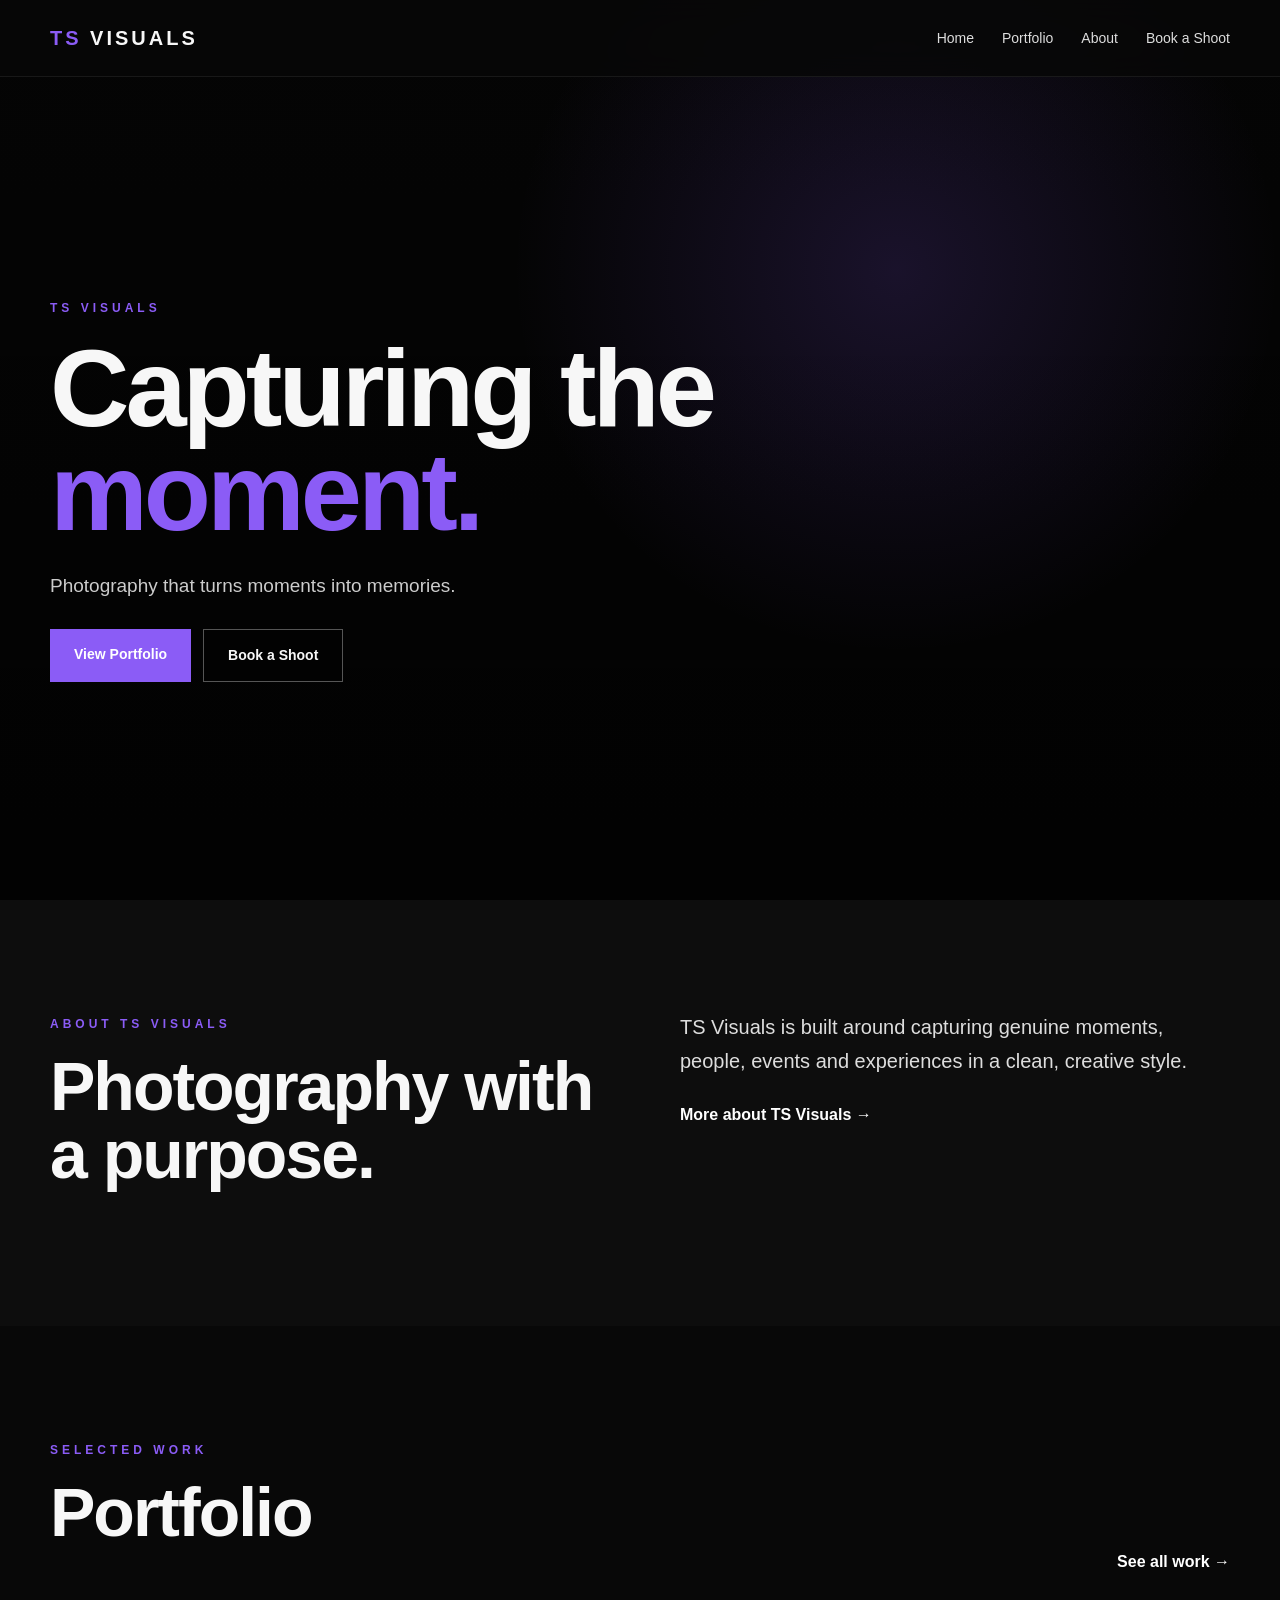
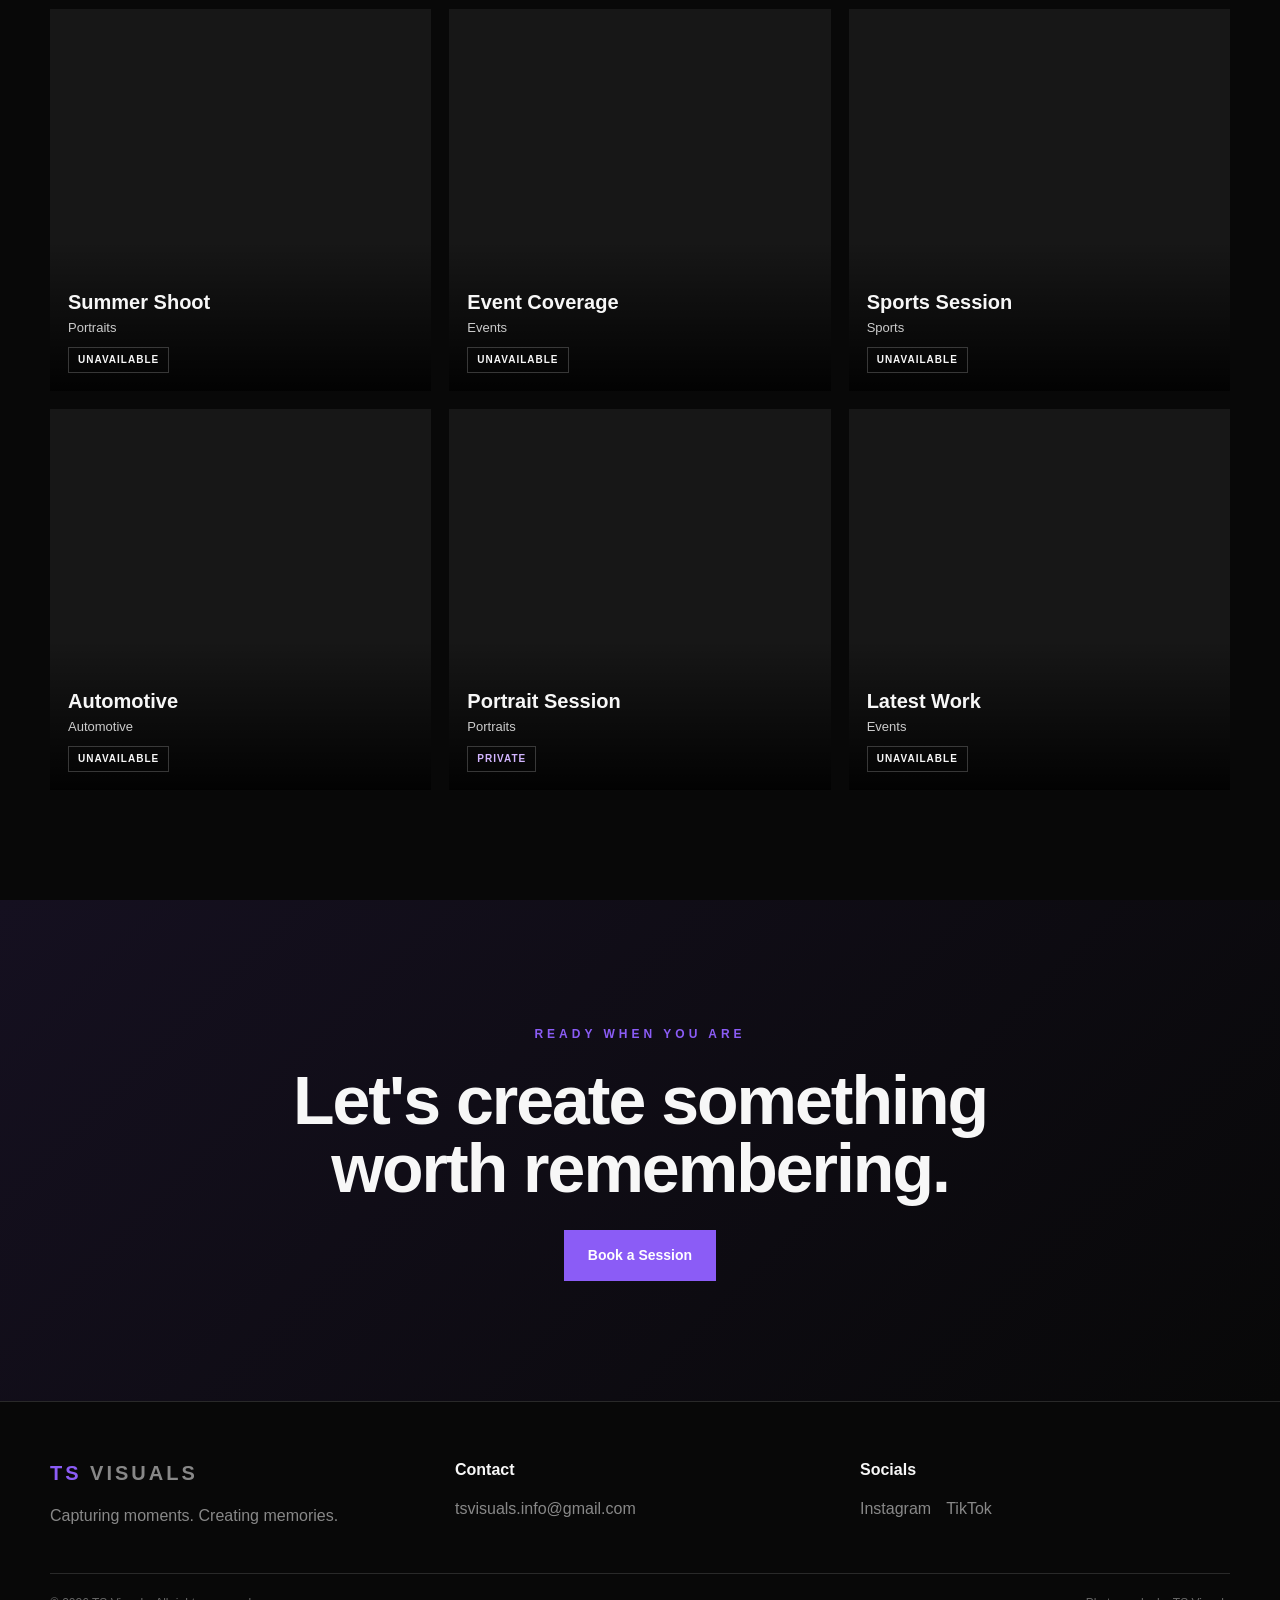
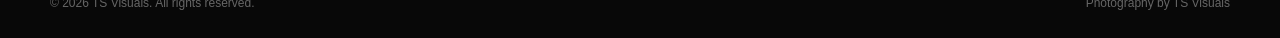
==== index.html @ be6a5b8e "Add files via upload" ====
<!DOCTYPE html>
<html lang="en">
<head>
  <meta charset="UTF-8">
  <meta name="viewport" content="width=device-width, initial-scale=1.0">
  <title>TS Visuals | Photography</title>
  <meta name="description" content="TS Visuals photography — capturing moments and creating memories.">
  <link rel="stylesheet" href="style.css">
</head>
<body>
  <div id="site-header"></div>

  <main>
    <section class="hero">
      <div class="hero-overlay"></div>
      <div class="hero-content container">
        <span class="eyebrow">TS VISUALS</span>
        <h1>Capturing the<br><span>moment.</span></h1>
        <p>Photography that turns moments into memories.</p>
        <div class="hero-actions">
          <a class="btn btn-primary" href="portfolio.html">View Portfolio</a>
          <a class="btn btn-ghost" href="book.html">Book a Shoot</a>
        </div>
      </div>
    </section>

    <section class="section intro">
      <div class="container split">
        <div>
          <span class="eyebrow">ABOUT TS VISUALS</span>
          <h2>Photography with a purpose.</h2>
        </div>
        <div>
          <p class="lead">TS Visuals is built around capturing genuine moments, people, events and experiences in a clean, creative style.</p>
          <a class="text-link" href="about.html">More about TS Visuals →</a>
        </div>
      </div>
    </section>

    <section class="section portfolio-preview">
      <div class="container">
        <div class="section-heading">
          <div>
            <span class="eyebrow">SELECTED WORK</span>
            <h2>Portfolio</h2>
          </div>
          <a class="text-link" href="portfolio.html">See all work →</a>
        </div>
        <div id="home-portfolio" class="portfolio-grid"></div>
      </div>
    </section>

    <section class="cta-section">
      <div class="container cta">
        <span class="eyebrow">READY WHEN YOU ARE</span>
        <h2>Let's create something worth remembering.</h2>
        <a class="btn btn-primary" href="book.html">Book a Session</a>
      </div>
    </section>
  </main>

  <div id="site-footer"></div>
  <script src="script.js"></script>
</body>
</html>
---- style.css ----
* {
  box-sizing: border-box;
  margin: 0;
  padding: 0;
}

:root {
  --bg: #080808;
  --surface: #111111;
  --surface-2: #171717;
  --text: #f7f7f7;
  --muted: #a3a3a3;
  --line: #292929;
  --purple: #8b5cf6;
  --max: 1180px;
}

html { scroll-behavior: smooth; }

body {
  background: var(--bg);
  color: var(--text);
  font-family: Arial, Helvetica, sans-serif;
  line-height: 1.6;
}

a { color: inherit; }

.container {
  width: min(var(--max), calc(100% - 40px));
  margin: 0 auto;
}

.site-header {
  position: fixed;
  z-index: 1000;
  top: 0;
  left: 0;
  right: 0;
  background: rgba(8,8,8,.86);
  backdrop-filter: blur(14px);
  border-bottom: 1px solid rgba(255,255,255,.07);
}

.navbar {
  min-height: 76px;
  display: flex;
  align-items: center;
  justify-content: space-between;
  gap: 25px;
}

.logo {
  text-decoration: none;
  font-weight: 800;
  letter-spacing: 3px;
  font-size: 20px;
}

.logo span { color: var(--purple); }

.nav-links {
  display: flex;
  align-items: center;
  gap: 28px;
}

.nav-links a {
  text-decoration: none;
  color: #ddd;
  font-size: 14px;
  transition: .2s;
}

.nav-links a:hover,
.nav-links a.active { color: var(--purple); }

.menu-button {
  display: none;
  border: 1px solid var(--line);
  background: transparent;
  color: white;
  padding: 8px 11px;
  cursor: pointer;
}

.hero {
  min-height: 100vh;
  display: flex;
  align-items: center;
  position: relative;
  overflow: hidden;
  background:
    linear-gradient(rgba(0,0,0,.42), rgba(0,0,0,.78)),
    url("images/hero.jpg") center/cover no-repeat;
}

.hero-overlay {
  position: absolute;
  inset: 0;
  background: radial-gradient(circle at 70% 30%, rgba(139,92,246,.16), transparent 35%);
}

.hero-content {
  position: relative;
  z-index: 1;
  padding-top: 76px;
}

.eyebrow {
  display: inline-block;
  color: var(--purple);
  font-size: 12px;
  font-weight: 800;
  letter-spacing: 4px;
  margin-bottom: 18px;
}

h1 {
  font-size: clamp(58px, 9vw, 110px);
  line-height: .94;
  letter-spacing: -4px;
}

.hero h1 span { color: var(--purple); }

.hero p {
  max-width: 560px;
  color: #ccc;
  font-size: 19px;
  margin: 28px 0;
}

.hero-actions {
  display: flex;
  gap: 12px;
  flex-wrap: wrap;
}

.btn {
  display: inline-block;
  border: 0;
  padding: 14px 24px;
  font-weight: 800;
  text-decoration: none;
  cursor: pointer;
  transition: .2s;
  font-size: 14px;
}

.btn-primary {
  background: var(--purple);
  color: white;
}

.btn-primary:hover { transform: translateY(-2px); opacity: .9; }

.btn-ghost {
  border: 1px solid #555;
  background: rgba(0,0,0,.2);
}

.btn-ghost:hover { border-color: var(--purple); color: var(--purple); }

.section { padding: 110px 0; }

.intro { background: #0d0d0d; }

.split {
  display: grid;
  grid-template-columns: 1fr 1fr;
  gap: 80px;
  align-items: start;
}

h2 {
  font-size: clamp(42px, 6vw, 68px);
  line-height: 1;
  letter-spacing: -2px;
  margin-bottom: 28px;
}

.lead {
  color: #ddd;
  font-size: 20px;
  line-height: 1.7;
}

.about-layout p:not(.lead) {
  color: #aaa;
  margin-top: 20px;
}

.text-link {
  display: inline-block;
  color: white;
  text-decoration: none;
  margin-top: 24px;
  font-weight: 700;
}

.text-link:hover { color: var(--purple); }

.section-heading {
  display: flex;
  justify-content: space-between;
  align-items: end;
  gap: 30px;
  margin-bottom: 35px;
}

.portfolio-grid {
  display: grid;
  grid-template-columns: repeat(3, 1fr);
  gap: 18px;
}

.portfolio-card {
  position: relative;
  aspect-ratio: 1 / 1;
  overflow: hidden;
  background: var(--surface-2);
}

.portfolio-card img {
  width: 100%;
  height: 100%;
  object-fit: cover;
  display: block;
  transition: transform .35s;
}

.portfolio-card:hover img { transform: scale(1.04); }

.portfolio-info {
  position: absolute;
  left: 0;
  right: 0;
  bottom: 0;
  padding: 45px 18px 18px;
  background: linear-gradient(transparent, rgba(0,0,0,.9));
}

.portfolio-info h3 { font-size: 20px; }

.portfolio-info p {
  color: #ccc;
  font-size: 13px;
}

.status {
  display: inline-block;
  margin-top: 8px;
  padding: 4px 9px;
  border: 1px solid rgba(255,255,255,.2);
  font-size: 10px;
  text-transform: uppercase;
  letter-spacing: 1px;
  font-weight: 800;
}

.status-available { color: #b8ffca; }
.status-booked { color: #ffd18a; }
.status-coming-soon { color: #cfcfcf; }
.status-private { color: #d2b5ff; }

.page-hero {
  padding: 170px 0 90px;
  background: linear-gradient(135deg, #101010, #080808);
  border-bottom: 1px solid var(--line);
}

.page-hero h1 { font-size: clamp(52px, 8vw, 90px); }
.page-hero p { color: #aaa; max-width: 650px; margin-top: 20px; font-size: 18px; }

.filter-row {
  display: flex;
  gap: 10px;
  flex-wrap: wrap;
  margin-bottom: 30px;
}

.filter {
  background: transparent;
  color: #bbb;
  border: 1px solid var(--line);
  padding: 9px 15px;
  cursor: pointer;
}

.filter.active,
.filter:hover {
  color: white;
  border-color: var(--purple);
}

.about-placeholder {
  min-height: 500px;
  display: grid;
  place-items: center;
  background: var(--surface-2);
  color: #555;
  border: 1px solid var(--line);
}

.dark-section { background: #0d0d0d; }

.service-grid {
  display: grid;
  grid-template-columns: repeat(4, 1fr);
  gap: 16px;
}

.service-card {
  background: var(--surface);
  border: 1px solid var(--line);
  padding: 28px;
  min-height: 210px;
}

.service-card span {
  color: var(--purple);
  font-weight: 800;
}

.service-card h3 {
  font-size: 25px;
  margin: 35px 0 10px;
}

.service-card p { color: #999; }

.cta-section {
  padding: 120px 0;
  background: linear-gradient(135deg, #151020, #080808);
  text-align: center;
}

.cta { max-width: 850px; }
.cta .eyebrow { margin-bottom: 22px; }

.booking-layout {
  display: grid;
  grid-template-columns: .85fr 1.15fr;
  gap: 70px;
}

.contact-card {
  margin-top: 35px;
  padding: 20px;
  border: 1px solid var(--line);
  background: var(--surface);
}

.contact-card strong {
  display: block;
  color: var(--purple);
  margin-bottom: 5px;
}

.contact-card a { text-decoration: none; }

.booking-form {
  display: grid;
  gap: 18px;
}

.booking-form label {
  display: grid;
  gap: 7px;
  color: #ddd;
  font-weight: 700;
  font-size: 13px;
}

.booking-form input,
.booking-form select,
.booking-form textarea {
  width: 100%;
  border: 1px solid var(--line);
  background: #111;
  color: white;
  padding: 13px;
  font: inherit;
  outline: none;
}
.about-layout > div:first-child img {
    width: 100%;
    height: 500px;
    object-fit: cover;
    display: block;
}

.booking-form input:focus,
.booking-form select:focus,
.booking-form textarea:focus { border-color: var(--purple); }

.form-note { color: #777; font-size: 12px; }

.site-footer {
  border-top: 1px solid var(--line);
  padding: 55px 0 25px;
}

.footer-grid {
  display: grid;
  grid-template-columns: 1fr 1fr 1fr;
  gap: 35px;
  padding-bottom: 45px;
}

.footer-title {
  font-weight: 800;
  margin-bottom: 14px;
}

.footer-col p,
.footer-col a {
  color: #888;
  text-decoration: none;
}

.footer-col a:hover { color: var(--purple); }

.social-list {
  display: flex;
  gap: 15px;
  flex-wrap: wrap;
}

.footer-bottom {
  border-top: 1px solid var(--line);
  padding-top: 20px;
  color: #666;
  font-size: 12px;
  display: flex;
  justify-content: space-between;
  gap: 20px;
}

@media (max-width: 850px) {
  .menu-button { display: block; }

  .nav-links {
    display: none;
    position: absolute;
    top: 76px;
    left: 0;
    right: 0;
    background: #090909;
    border-bottom: 1px solid var(--line);
    padding: 20px;
    flex-direction: column;
    align-items: flex-start;
  }

  .nav-links.open { display: flex; }

  .split,
  .booking-layout { grid-template-columns: 1fr; gap: 40px; }

  .portfolio-grid { grid-template-columns: repeat(2, 1fr); }

  .service-grid { grid-template-columns: repeat(2, 1fr); }

  .footer-grid { grid-template-columns: 1fr 1fr; }
}

@media (max-width: 520px) {
  .container { width: min(var(--max), calc(100% - 28px)); }

  h1 { letter-spacing: -2px; }

  .portfolio-grid,
  .service-grid,
  .footer-grid { grid-template-columns: 1fr; }

  .section { padding: 80px 0; }

  .section-heading { align-items: flex-start; flex-direction: column; }

  .footer-bottom { flex-direction: column; }
}
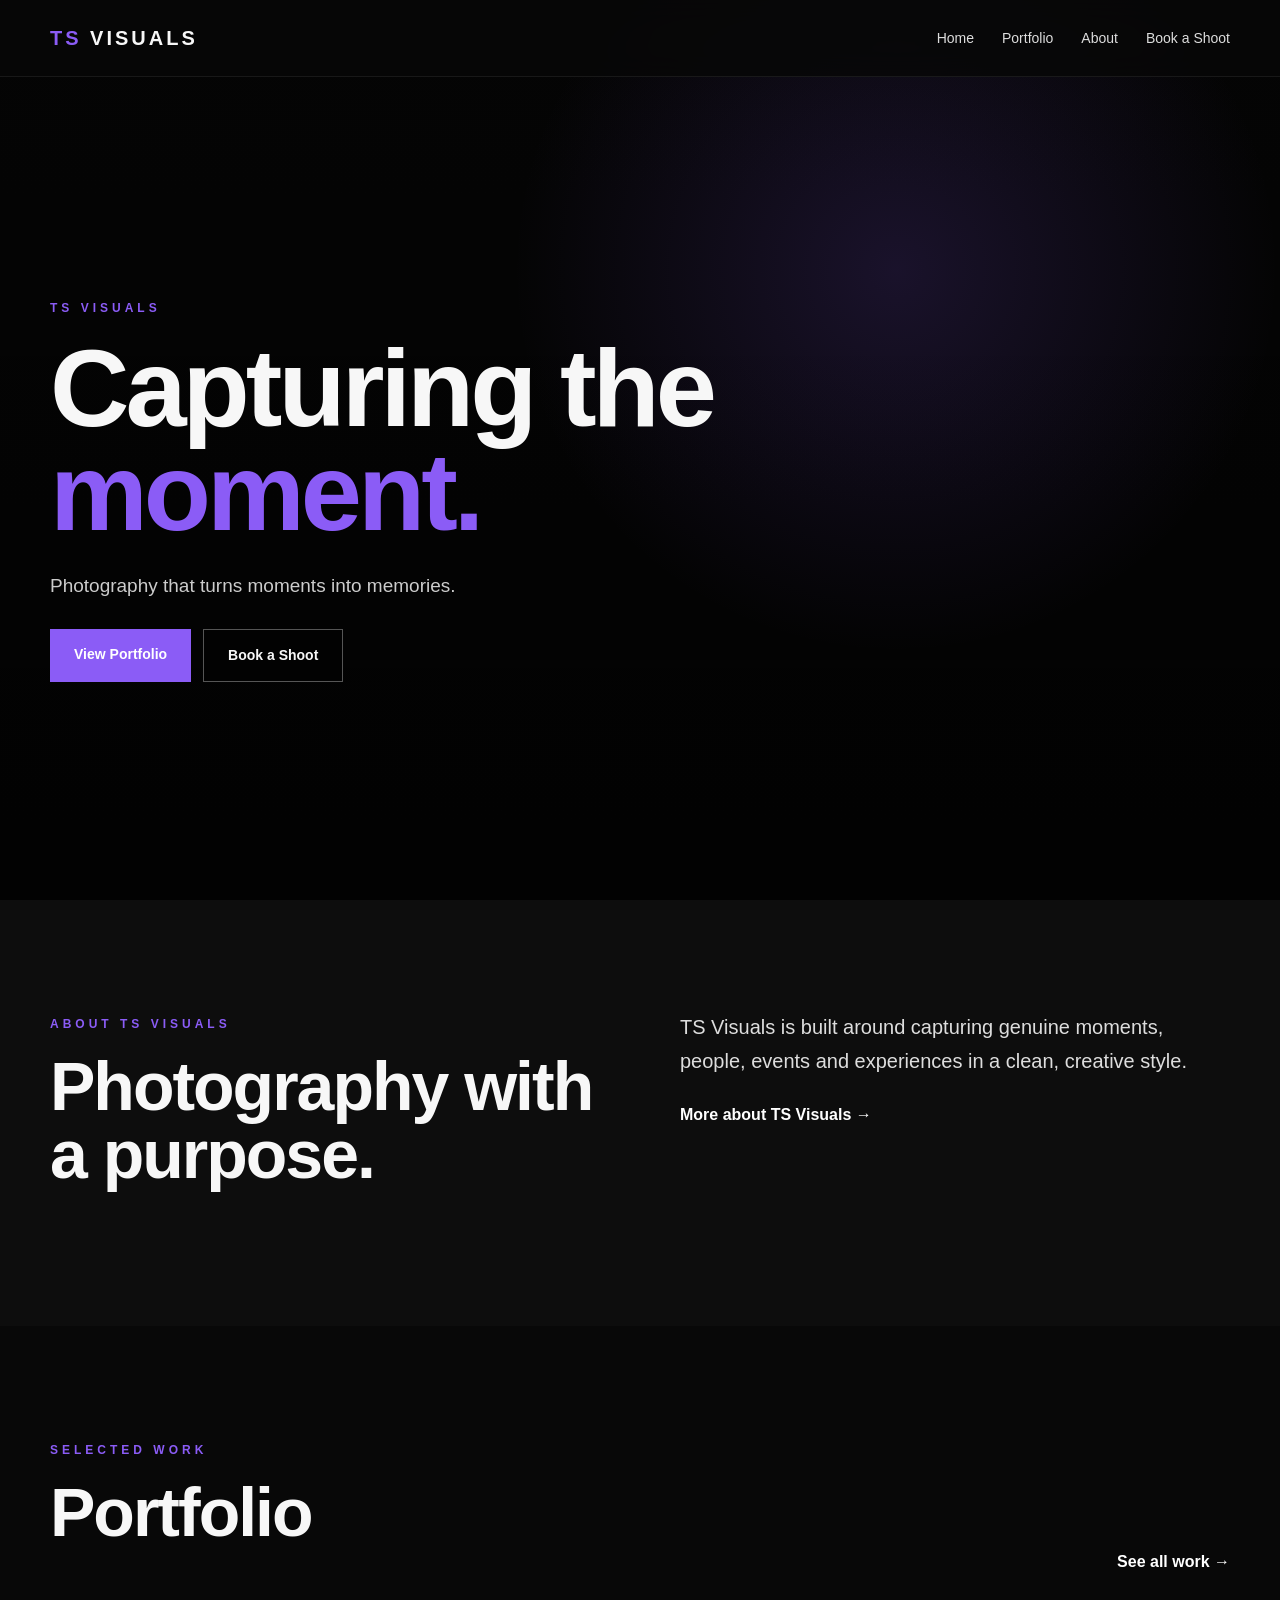
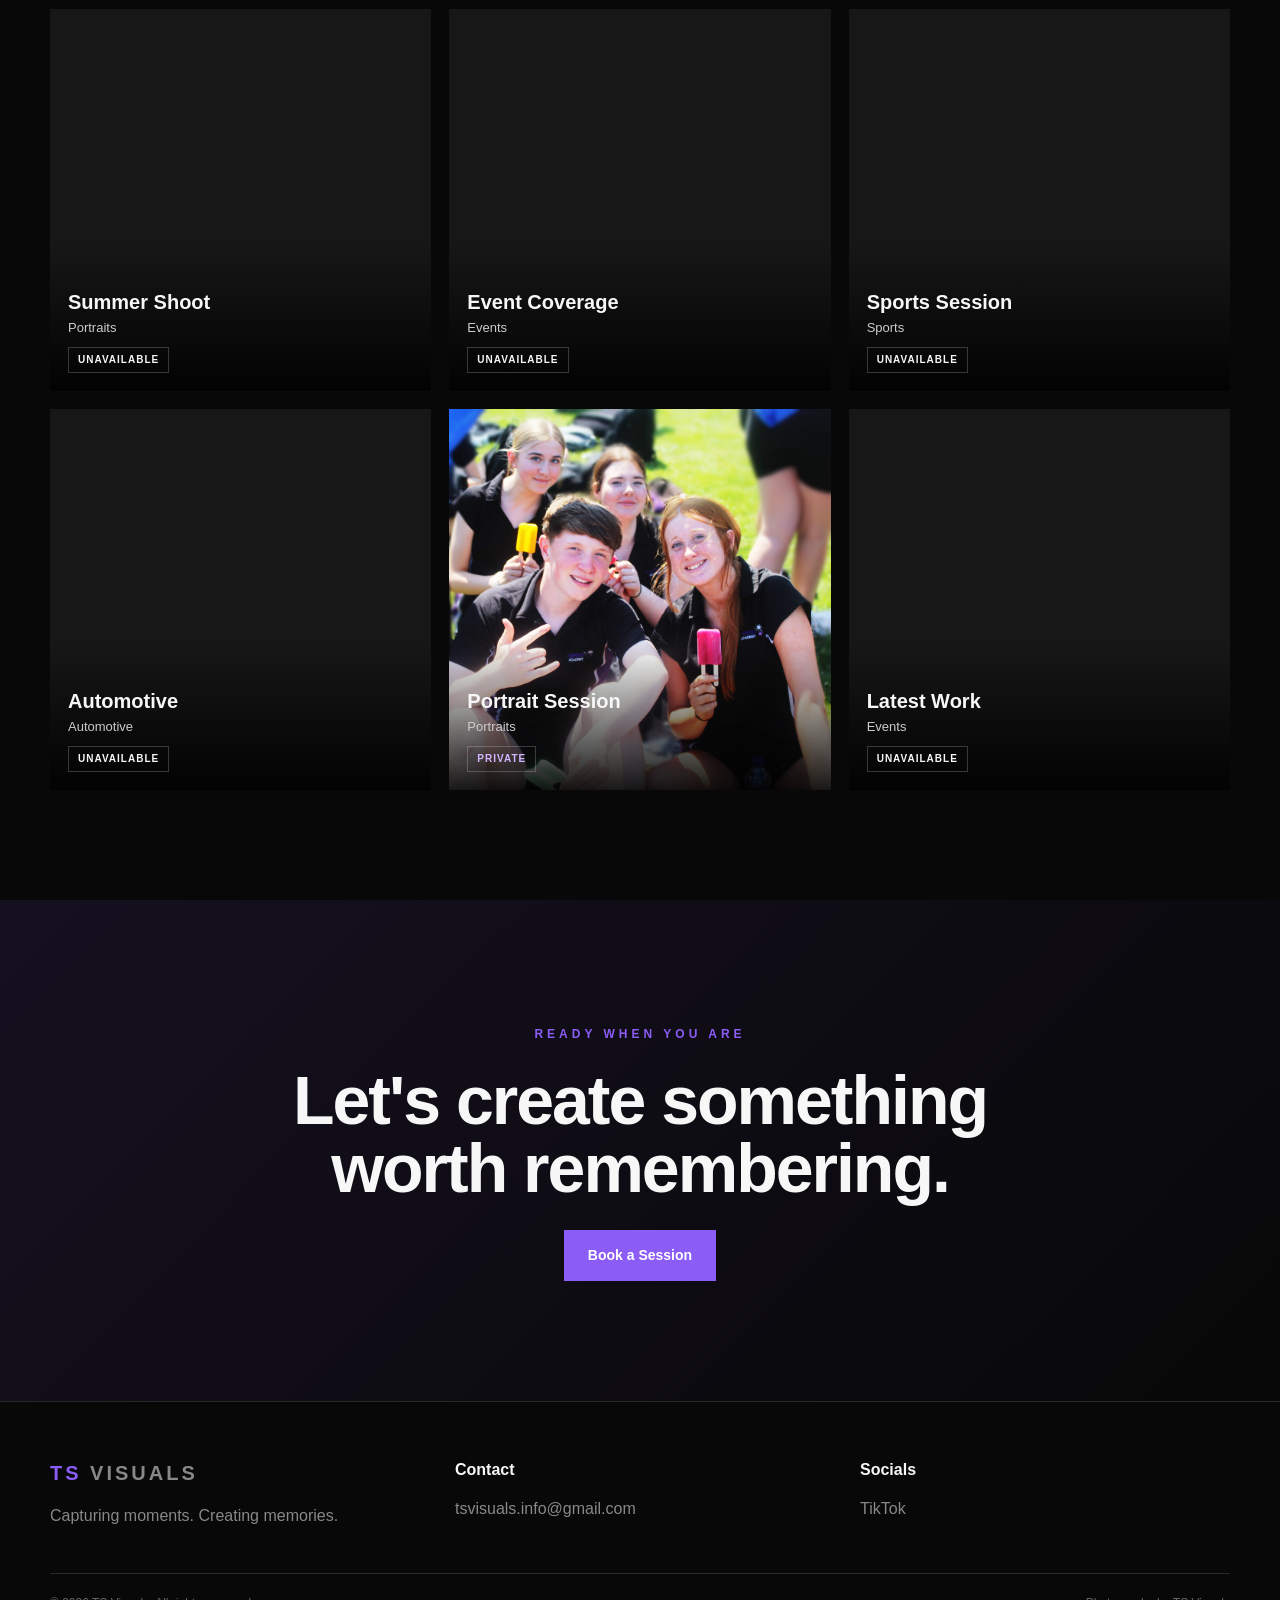
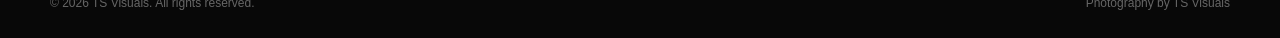
==== commit 07bbbbd2: "Update index.html" ====
--- a/index.html
+++ b/index.html
@@ -4,6 +4,7 @@
   <meta charset="UTF-8">
   <meta name="viewport" content="width=device-width, initial-scale=1.0">
   <title>TS Visuals | Photography</title>
+  <link rel="icon" type="image/png" href="images/logo.png">
   <meta name="description" content="TS Visuals photography — capturing moments and creating memories.">
   <link rel="stylesheet" href="style.css">
 </head>
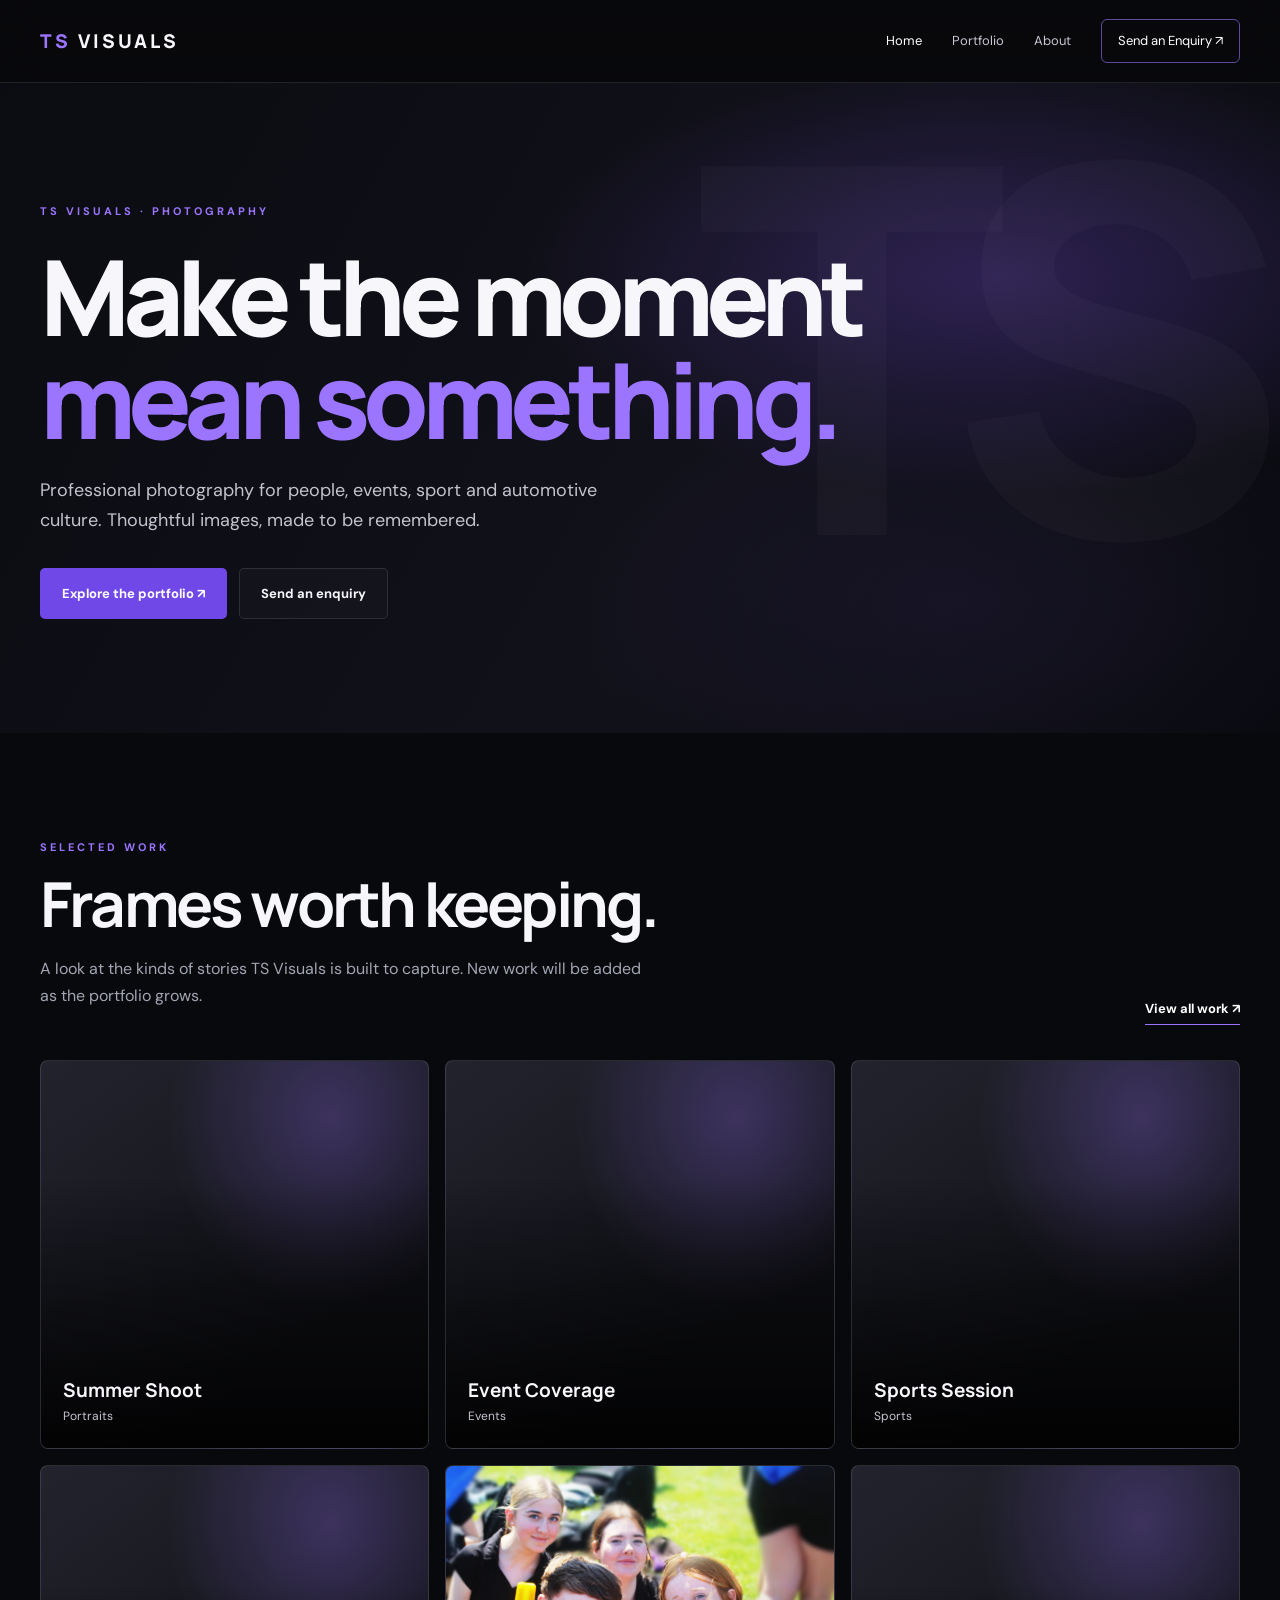
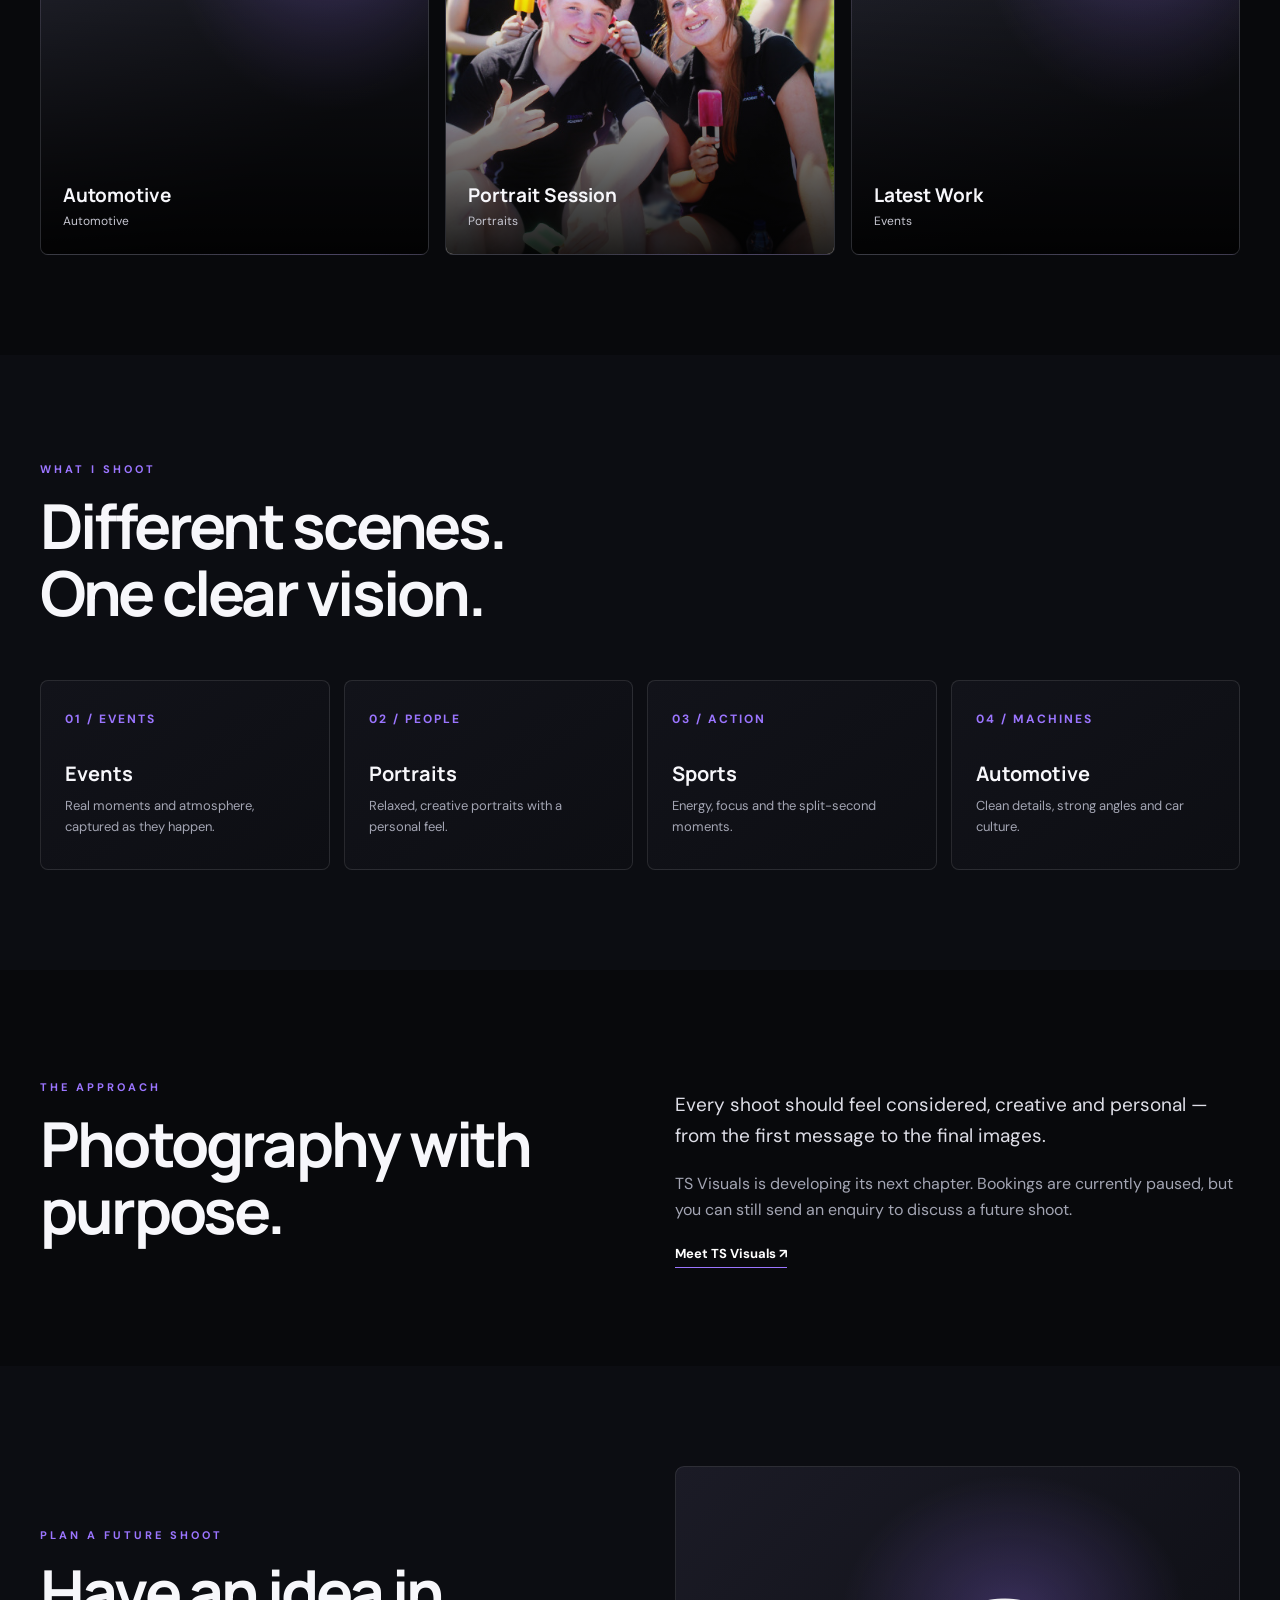
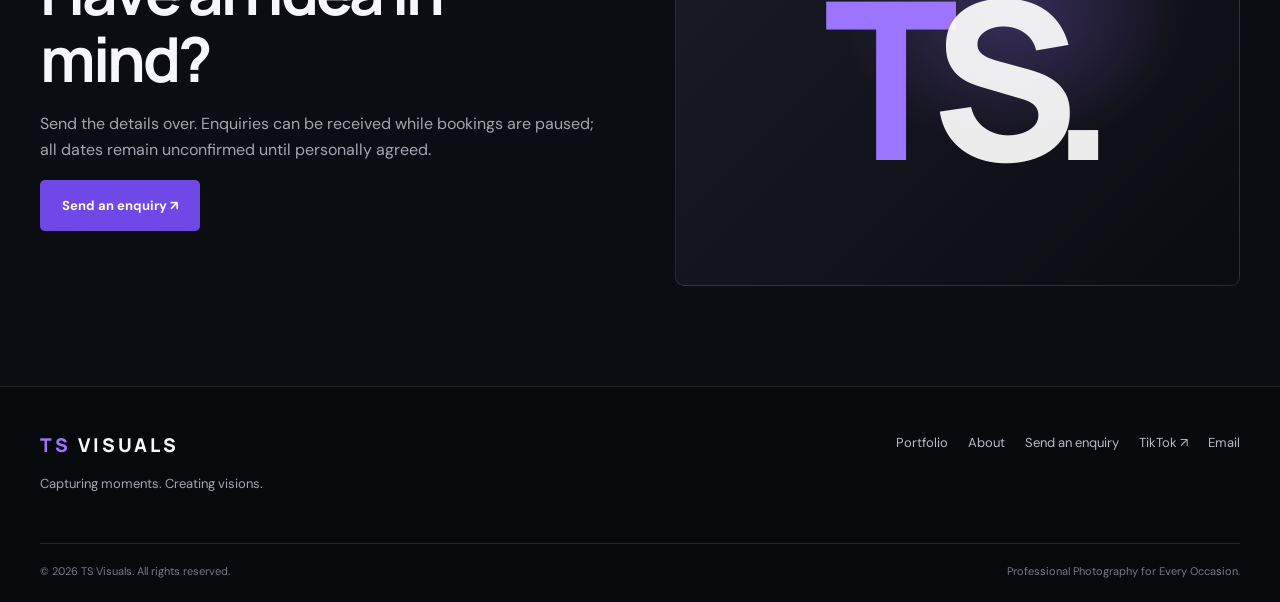
==== commit b9bbc2be: "Add files via upload" ====
--- a/index.html
+++ b/index.html
@@ -1,66 +1 @@
-<!DOCTYPE html>
-<html lang="en">
-<head>
-  <meta charset="UTF-8">
-  <meta name="viewport" content="width=device-width, initial-scale=1.0">
-  <title>TS Visuals | Photography</title>
-  <link rel="icon" type="image/png" href="images/logo.png">
-  <meta name="description" content="TS Visuals photography — capturing moments and creating memories.">
-  <link rel="stylesheet" href="style.css">
-</head>
-<body>
-  <div id="site-header"></div>
-
-  <main>
-    <section class="hero">
-      <div class="hero-overlay"></div>
-      <div class="hero-content container">
-        <span class="eyebrow">TS VISUALS</span>
-        <h1>Capturing the<br><span>moment.</span></h1>
-        <p>Photography that turns moments into memories.</p>
-        <div class="hero-actions">
-          <a class="btn btn-primary" href="portfolio.html">View Portfolio</a>
-          <a class="btn btn-ghost" href="book.html">Book a Shoot</a>
-        </div>
-      </div>
-    </section>
-
-    <section class="section intro">
-      <div class="container split">
-        <div>
-          <span class="eyebrow">ABOUT TS VISUALS</span>
-          <h2>Photography with a purpose.</h2>
-        </div>
-        <div>
-          <p class="lead">TS Visuals is built around capturing genuine moments, people, events and experiences in a clean, creative style.</p>
-          <a class="text-link" href="about.html">More about TS Visuals →</a>
-        </div>
-      </div>
-    </section>
-
-    <section class="section portfolio-preview">
-      <div class="container">
-        <div class="section-heading">
-          <div>
-            <span class="eyebrow">SELECTED WORK</span>
-            <h2>Portfolio</h2>
-          </div>
-          <a class="text-link" href="portfolio.html">See all work →</a>
-        </div>
-        <div id="home-portfolio" class="portfolio-grid"></div>
-      </div>
-    </section>
-
-    <section class="cta-section">
-      <div class="container cta">
-        <span class="eyebrow">READY WHEN YOU ARE</span>
-        <h2>Let's create something worth remembering.</h2>
-        <a class="btn btn-primary" href="book.html">Book a Session</a>
-      </div>
-    </section>
-  </main>
-
-  <div id="site-footer"></div>
-  <script src="script.js"></script>
-</body>
-</html>
+<!DOCTYPE html><html lang="en"><head><meta charset="UTF-8"><meta name="viewport" content="width=device-width,initial-scale=1"><title>TS Visuals | Photography</title><meta name="description" content="TS Visuals photography — capturing moments and creating visions."><link rel="stylesheet" href="style.css"></head><body data-page="home"><div id="site-header"></div><main><section class="hero"><div class="container hero-content"><span class="eyebrow">TS VISUALS · PHOTOGRAPHY</span><h1>Make the moment<br><span>mean something.</span></h1><p>Professional photography for people, events, sport and automotive culture. Thoughtful images, made to be remembered.</p><div class="hero-actions"><a class="btn btn-primary" href="portfolio.html">Explore the portfolio ↗</a><a class="btn btn-secondary" href="book.html">Send an enquiry</a></div></div></section><section class="section"><div class="container"><div class="section-head"><div><span class="eyebrow">SELECTED WORK</span><h2>Frames worth keeping.</h2><p class="section-intro">A look at the kinds of stories TS Visuals is built to capture. New work will be added as the portfolio grows.</p></div><a class="text-link" href="portfolio.html">View all work ↗</a></div><div class="portfolio-grid" data-portfolio data-limit="6"></div></div></section><section class="section alt"><div class="container"><div class="section-head"><div><span class="eyebrow">WHAT I SHOOT</span><h2>Different scenes.<br>One clear vision.</h2></div></div><div class="service-grid"><article class="service-card"><span class="num">01 / EVENTS</span><h3>Events</h3><p>Real moments and atmosphere, captured as they happen.</p></article><article class="service-card"><span class="num">02 / PEOPLE</span><h3>Portraits</h3><p>Relaxed, creative portraits with a personal feel.</p></article><article class="service-card"><span class="num">03 / ACTION</span><h3>Sports</h3><p>Energy, focus and the split-second moments.</p></article><article class="service-card"><span class="num">04 / MACHINES</span><h3>Automotive</h3><p>Clean details, strong angles and car culture.</p></article></div></div></section><section class="section"><div class="container split"><div><span class="eyebrow">THE APPROACH</span><h2>Photography with purpose.</h2></div><div><p class="lead">Every shoot should feel considered, creative and personal — from the first message to the final images.</p><p class="muted">TS Visuals is developing its next chapter. Bookings are currently paused, but you can still send an enquiry to discuss a future shoot.</p><a class="text-link" href="about.html">Meet TS Visuals ↗</a></div></div></section><section class="section alt"><div class="container split"><div><span class="eyebrow">PLAN A FUTURE SHOOT</span><h2>Have an idea in mind?</h2><p class="muted">Send the details over. Enquiries can be received while bookings are paused; all dates remain unconfirmed until personally agreed.</p><a class="btn btn-primary" href="book.html">Send an enquiry ↗</a></div><div class="visual-panel"><div class="visual-mark"><span>T</span>S.</div></div></div></section></main><div id="site-footer"></div><script src="script.js"></script></body></html>
--- a/style.css
+++ b/style.css
@@ -1,484 +1,2 @@
-* {
-  box-sizing: border-box;
-  margin: 0;
-  padding: 0;
-}
-
-:root {
-  --bg: #080808;
-  --surface: #111111;
-  --surface-2: #171717;
-  --text: #f7f7f7;
-  --muted: #a3a3a3;
-  --line: #292929;
-  --purple: #8b5cf6;
-  --max: 1180px;
-}
-
-html { scroll-behavior: smooth; }
-
-body {
-  background: var(--bg);
-  color: var(--text);
-  font-family: Arial, Helvetica, sans-serif;
-  line-height: 1.6;
-}
-
-a { color: inherit; }
-
-.container {
-  width: min(var(--max), calc(100% - 40px));
-  margin: 0 auto;
-}
-
-.site-header {
-  position: fixed;
-  z-index: 1000;
-  top: 0;
-  left: 0;
-  right: 0;
-  background: rgba(8,8,8,.86);
-  backdrop-filter: blur(14px);
-  border-bottom: 1px solid rgba(255,255,255,.07);
-}
-
-.navbar {
-  min-height: 76px;
-  display: flex;
-  align-items: center;
-  justify-content: space-between;
-  gap: 25px;
-}
-
-.logo {
-  text-decoration: none;
-  font-weight: 800;
-  letter-spacing: 3px;
-  font-size: 20px;
-}
-
-.logo span { color: var(--purple); }
-
-.nav-links {
-  display: flex;
-  align-items: center;
-  gap: 28px;
-}
-
-.nav-links a {
-  text-decoration: none;
-  color: #ddd;
-  font-size: 14px;
-  transition: .2s;
-}
-
-.nav-links a:hover,
-.nav-links a.active { color: var(--purple); }
-
-.menu-button {
-  display: none;
-  border: 1px solid var(--line);
-  background: transparent;
-  color: white;
-  padding: 8px 11px;
-  cursor: pointer;
-}
-
-.hero {
-  min-height: 100vh;
-  display: flex;
-  align-items: center;
-  position: relative;
-  overflow: hidden;
-  background:
-    linear-gradient(rgba(0,0,0,.42), rgba(0,0,0,.78)),
-    url("images/hero.jpg") center/cover no-repeat;
-}
-
-.hero-overlay {
-  position: absolute;
-  inset: 0;
-  background: radial-gradient(circle at 70% 30%, rgba(139,92,246,.16), transparent 35%);
-}
-
-.hero-content {
-  position: relative;
-  z-index: 1;
-  padding-top: 76px;
-}
-
-.eyebrow {
-  display: inline-block;
-  color: var(--purple);
-  font-size: 12px;
-  font-weight: 800;
-  letter-spacing: 4px;
-  margin-bottom: 18px;
-}
-
-h1 {
-  font-size: clamp(58px, 9vw, 110px);
-  line-height: .94;
-  letter-spacing: -4px;
-}
-
-.hero h1 span { color: var(--purple); }
-
-.hero p {
-  max-width: 560px;
-  color: #ccc;
-  font-size: 19px;
-  margin: 28px 0;
-}
-
-.hero-actions {
-  display: flex;
-  gap: 12px;
-  flex-wrap: wrap;
-}
-
-.btn {
-  display: inline-block;
-  border: 0;
-  padding: 14px 24px;
-  font-weight: 800;
-  text-decoration: none;
-  cursor: pointer;
-  transition: .2s;
-  font-size: 14px;
-}
-
-.btn-primary {
-  background: var(--purple);
-  color: white;
-}
-
-.btn-primary:hover { transform: translateY(-2px); opacity: .9; }
-
-.btn-ghost {
-  border: 1px solid #555;
-  background: rgba(0,0,0,.2);
-}
-
-.btn-ghost:hover { border-color: var(--purple); color: var(--purple); }
-
-.section { padding: 110px 0; }
-
-.intro { background: #0d0d0d; }
-
-.split {
-  display: grid;
-  grid-template-columns: 1fr 1fr;
-  gap: 80px;
-  align-items: start;
-}
-
-h2 {
-  font-size: clamp(42px, 6vw, 68px);
-  line-height: 1;
-  letter-spacing: -2px;
-  margin-bottom: 28px;
-}
-
-.lead {
-  color: #ddd;
-  font-size: 20px;
-  line-height: 1.7;
-}
-
-.about-layout p:not(.lead) {
-  color: #aaa;
-  margin-top: 20px;
-}
-
-.text-link {
-  display: inline-block;
-  color: white;
-  text-decoration: none;
-  margin-top: 24px;
-  font-weight: 700;
-}
-
-.text-link:hover { color: var(--purple); }
-
-.section-heading {
-  display: flex;
-  justify-content: space-between;
-  align-items: end;
-  gap: 30px;
-  margin-bottom: 35px;
-}
-
-.portfolio-grid {
-  display: grid;
-  grid-template-columns: repeat(3, 1fr);
-  gap: 18px;
-}
-
-.portfolio-card {
-  position: relative;
-  aspect-ratio: 1 / 1;
-  overflow: hidden;
-  background: var(--surface-2);
-}
-
-.portfolio-card img {
-  width: 100%;
-  height: 100%;
-  object-fit: cover;
-  display: block;
-  transition: transform .35s;
-}
-
-.portfolio-card:hover img { transform: scale(1.04); }
-
-.portfolio-info {
-  position: absolute;
-  left: 0;
-  right: 0;
-  bottom: 0;
-  padding: 45px 18px 18px;
-  background: linear-gradient(transparent, rgba(0,0,0,.9));
-}
-
-.portfolio-info h3 { font-size: 20px; }
-
-.portfolio-info p {
-  color: #ccc;
-  font-size: 13px;
-}
-
-.status {
-  display: inline-block;
-  margin-top: 8px;
-  padding: 4px 9px;
-  border: 1px solid rgba(255,255,255,.2);
-  font-size: 10px;
-  text-transform: uppercase;
-  letter-spacing: 1px;
-  font-weight: 800;
-}
-
-.status-available { color: #b8ffca; }
-.status-booked { color: #ffd18a; }
-.status-coming-soon { color: #cfcfcf; }
-.status-private { color: #d2b5ff; }
-
-.page-hero {
-  padding: 170px 0 90px;
-  background: linear-gradient(135deg, #101010, #080808);
-  border-bottom: 1px solid var(--line);
-}
-
-.page-hero h1 { font-size: clamp(52px, 8vw, 90px); }
-.page-hero p { color: #aaa; max-width: 650px; margin-top: 20px; font-size: 18px; }
-
-.filter-row {
-  display: flex;
-  gap: 10px;
-  flex-wrap: wrap;
-  margin-bottom: 30px;
-}
-
-.filter {
-  background: transparent;
-  color: #bbb;
-  border: 1px solid var(--line);
-  padding: 9px 15px;
-  cursor: pointer;
-}
-
-.filter.active,
-.filter:hover {
-  color: white;
-  border-color: var(--purple);
-}
-
-.about-placeholder {
-  min-height: 500px;
-  display: grid;
-  place-items: center;
-  background: var(--surface-2);
-  color: #555;
-  border: 1px solid var(--line);
-}
-
-.dark-section { background: #0d0d0d; }
-
-.service-grid {
-  display: grid;
-  grid-template-columns: repeat(4, 1fr);
-  gap: 16px;
-}
-
-.service-card {
-  background: var(--surface);
-  border: 1px solid var(--line);
-  padding: 28px;
-  min-height: 210px;
-}
-
-.service-card span {
-  color: var(--purple);
-  font-weight: 800;
-}
-
-.service-card h3 {
-  font-size: 25px;
-  margin: 35px 0 10px;
-}
-
-.service-card p { color: #999; }
-
-.cta-section {
-  padding: 120px 0;
-  background: linear-gradient(135deg, #151020, #080808);
-  text-align: center;
-}
-
-.cta { max-width: 850px; }
-.cta .eyebrow { margin-bottom: 22px; }
-
-.booking-layout {
-  display: grid;
-  grid-template-columns: .85fr 1.15fr;
-  gap: 70px;
-}
-
-.contact-card {
-  margin-top: 35px;
-  padding: 20px;
-  border: 1px solid var(--line);
-  background: var(--surface);
-}
-
-.contact-card strong {
-  display: block;
-  color: var(--purple);
-  margin-bottom: 5px;
-}
-
-.contact-card a { text-decoration: none; }
-
-.booking-form {
-  display: grid;
-  gap: 18px;
-}
-
-.booking-form label {
-  display: grid;
-  gap: 7px;
-  color: #ddd;
-  font-weight: 700;
-  font-size: 13px;
-}
-
-.booking-form input,
-.booking-form select,
-.booking-form textarea {
-  width: 100%;
-  border: 1px solid var(--line);
-  background: #111;
-  color: white;
-  padding: 13px;
-  font: inherit;
-  outline: none;
-}
-.about-layout > div:first-child img {
-    width: 100%;
-    height: 500px;
-    object-fit: cover;
-    display: block;
-}
-
-.booking-form input:focus,
-.booking-form select:focus,
-.booking-form textarea:focus { border-color: var(--purple); }
-
-.form-note { color: #777; font-size: 12px; }
-
-.site-footer {
-  border-top: 1px solid var(--line);
-  padding: 55px 0 25px;
-}
-
-.footer-grid {
-  display: grid;
-  grid-template-columns: 1fr 1fr 1fr;
-  gap: 35px;
-  padding-bottom: 45px;
-}
-
-.footer-title {
-  font-weight: 800;
-  margin-bottom: 14px;
-}
-
-.footer-col p,
-.footer-col a {
-  color: #888;
-  text-decoration: none;
-}
-
-.footer-col a:hover { color: var(--purple); }
-
-.social-list {
-  display: flex;
-  gap: 15px;
-  flex-wrap: wrap;
-}
-
-.footer-bottom {
-  border-top: 1px solid var(--line);
-  padding-top: 20px;
-  color: #666;
-  font-size: 12px;
-  display: flex;
-  justify-content: space-between;
-  gap: 20px;
-}
-
-@media (max-width: 850px) {
-  .menu-button { display: block; }
-
-  .nav-links {
-    display: none;
-    position: absolute;
-    top: 76px;
-    left: 0;
-    right: 0;
-    background: #090909;
-    border-bottom: 1px solid var(--line);
-    padding: 20px;
-    flex-direction: column;
-    align-items: flex-start;
-  }
-
-  .nav-links.open { display: flex; }
-
-  .split,
-  .booking-layout { grid-template-columns: 1fr; gap: 40px; }
-
-  .portfolio-grid { grid-template-columns: repeat(2, 1fr); }
-
-  .service-grid { grid-template-columns: repeat(2, 1fr); }
-
-  .footer-grid { grid-template-columns: 1fr 1fr; }
-}
-
-@media (max-width: 520px) {
-  .container { width: min(var(--max), calc(100% - 28px)); }
-
-  h1 { letter-spacing: -2px; }
-
-  .portfolio-grid,
-  .service-grid,
-  .footer-grid { grid-template-columns: 1fr; }
-
-  .section { padding: 80px 0; }
-
-  .section-heading { align-items: flex-start; flex-direction: column; }
-
-  .footer-bottom { flex-direction: column; }
-}
-
+@import url('https://fonts.googleapis.com/css2?family=DM+Sans:wght@400;500;600;700&family=Manrope:wght@400;500;600;700;800&display=swap');
+:root{--bg:#08090c;--panel:#101116;--panel2:#151720;--ink:#f7f7fb;--muted:#a3a5b3;--line:rgba(255,255,255,.11);--purple:#9b75ff;--purple2:#7148e8;--max:1200px}*{box-sizing:border-box}html{scroll-behavior:smooth}body{margin:0;background:var(--bg);color:var(--ink);font-family:'DM Sans',Arial,sans-serif;line-height:1.65}a{color:inherit}.container{width:min(var(--max),calc(100% - 44px));margin:auto}.site-header{position:sticky;top:0;z-index:20;background:rgba(8,9,12,.88);backdrop-filter:blur(18px);border-bottom:1px solid var(--line)}.navbar{min-height:82px;display:flex;align-items:center;justify-content:space-between;gap:25px}.logo{font:800 19px Manrope,sans-serif;letter-spacing:3px;text-decoration:none}.logo span{color:var(--purple)}.nav-links{display:flex;align-items:center;gap:30px}.nav-links a{text-decoration:none;color:#c7c8d1;font-size:13px;transition:.2s}.nav-links a:hover,.nav-links a.active{color:white}.nav-links .nav-cta{padding:10px 16px;border:1px solid rgba(155,117,255,.6);border-radius:6px;color:#fff}.menu-button{display:none;background:transparent;color:white;border:1px solid var(--line);border-radius:5px;padding:8px 12px;font-size:18px}.hero{min-height:650px;display:flex;align-items:center;position:relative;overflow:hidden;background:radial-gradient(ellipse at 78% 30%,rgba(125,80,235,.28),transparent 34%),radial-gradient(ellipse at 75% 80%,rgba(65,48,110,.18),transparent 30%),linear-gradient(120deg,#0b0c11,#11111a 58%,#090a0f)}.hero:after{content:'TS';position:absolute;right:4%;top:0;color:rgba(255,255,255,.025);font:800 clamp(250px,40vw,600px)/1 Manrope,sans-serif;letter-spacing:-.12em;pointer-events:none}.hero-content{position:relative;z-index:1;padding:100px 0}.eyebrow{font-size:11px;letter-spacing:3px;text-transform:uppercase;color:var(--purple);font-weight:700}.hero h1{font:800 clamp(54px,8.2vw,106px)/.98 Manrope,sans-serif;letter-spacing:-.065em;margin:22px 0;max-width:850px}.hero h1 span{color:var(--purple)}.hero p{max-width:560px;color:#c2c3ce;font-size:18px;margin:25px 0 32px}.hero-actions{display:flex;gap:12px;flex-wrap:wrap}.btn{display:inline-flex;justify-content:center;align-items:center;gap:9px;text-decoration:none;border:1px solid transparent;border-radius:5px;padding:14px 21px;font-size:13px;font-weight:700;cursor:pointer;transition:transform .2s,background .2s,border-color .2s}.btn:hover{transform:translateY(-2px)}.btn-primary{background:var(--purple2);color:#fff}.btn-primary:hover{background:#825bf1}.btn-secondary{border-color:var(--line);background:rgba(255,255,255,.025)}.section{padding:100px 0}.section.alt{background:#0c0d12}.section-head{display:flex;align-items:end;justify-content:space-between;gap:25px;margin-bottom:35px}.section h2,.page-hero h1{font:700 clamp(36px,5vw,62px)/1.08 Manrope,sans-serif;letter-spacing:-.045em;margin:12px 0 18px}.section-intro{max-width:610px;color:var(--muted)}.text-link{color:#fff;text-decoration:none;font-weight:700;font-size:13px;border-bottom:1px solid var(--purple);padding-bottom:5px}.portfolio-grid{display:grid;grid-template-columns:repeat(3,1fr);gap:16px}.portfolio-card{position:relative;min-height:260px;aspect-ratio:1/1;overflow:hidden;border:1px solid var(--line);border-radius:8px;background:radial-gradient(ellipse at 75% 15%,rgba(155,117,255,.28),transparent 40%),linear-gradient(145deg,#22232d,#101116 70%);display:flex;align-items:end}.portfolio-card img{position:absolute;inset:0;width:100%;height:100%;object-fit:cover;transition:transform .45s}.portfolio-card:hover img{transform:scale(1.04)}.portfolio-card:after{content:'';position:absolute;inset:30% 0 0;background:linear-gradient(transparent,rgba(0,0,0,.88))}.portfolio-info{position:relative;z-index:1;padding:22px;width:100%}.portfolio-info h3{font:700 19px Manrope,sans-serif;margin:0}.portfolio-info p{color:#c6c6d0;font-size:12px;margin:4px 0 0}.service-grid{display:grid;grid-template-columns:repeat(4,1fr);gap:14px}.service-card{border:1px solid var(--line);border-radius:8px;padding:24px;background:linear-gradient(145deg,#12131a,#0d0e13);min-height:190px}.service-card .num{color:var(--purple);font-size:12px;font-weight:700;letter-spacing:2px}.service-card h3{font:700 20px Manrope,sans-serif;margin:28px 0 8px}.service-card p{color:var(--muted);font-size:13px;margin:0}.split{display:grid;grid-template-columns:1fr 1fr;gap:70px;align-items:center}.visual-panel{min-height:420px;border:1px solid var(--line);border-radius:9px;overflow:hidden;background:radial-gradient(ellipse at 60% 35%,rgba(155,117,255,.27),transparent 36%),linear-gradient(135deg,#1b1b26,#0b0c11);display:grid;place-items:center}.visual-mark{font:800 clamp(100px,18vw,220px)/1 Manrope,sans-serif;letter-spacing:-.12em;color:rgba(255,255,255,.92)}.visual-mark span{color:var(--purple)}.lead{font-size:19px;color:#dedee7}.muted{color:var(--muted)}.page-hero{padding:95px 0 65px;background:radial-gradient(ellipse at 80% 20%,rgba(122,78,223,.18),transparent 34%),#0c0d12;border-bottom:1px solid var(--line)}.page-hero h1{font-size:clamp(44px,7vw,78px);margin:12px 0}.page-hero p{color:var(--muted);max-width:650px;margin:0;font-size:17px}.filter-row{display:flex;gap:9px;flex-wrap:wrap;margin-bottom:28px}.filter{background:#111218;color:#c7c8d1;border:1px solid var(--line);padding:9px 15px;border-radius:5px;cursor:pointer}.filter.active,.filter:hover{border-color:var(--purple);color:#fff;background:rgba(155,117,255,.12)}.booking-layout{display:grid;grid-template-columns:.8fr 1.2fr;gap:55px;align-items:start}.booking-aside{position:sticky;top:110px}.info-card{margin-top:25px;padding:20px;border:1px solid var(--line);border-radius:7px;background:var(--panel)}.info-card strong{display:block;margin-bottom:4px}.info-card a{color:#d5c6ff;text-decoration:none;overflow-wrap:anywhere}.notice{border:1px solid rgba(155,117,255,.38);background:rgba(155,117,255,.075);padding:18px;border-radius:7px;margin:24px 0}.notice strong{display:block;margin-bottom:4px}.notice p{font-size:13px;color:#c8c7d4;margin:0}.booking-form{display:grid;gap:17px;padding:28px;border:1px solid var(--line);border-radius:9px;background:linear-gradient(145deg,#12131a,#0e0f14)}.form-heading{margin-bottom:4px}.form-heading h2{font-size:26px;margin:0 0 5px}.form-heading p{font-size:13px;color:var(--muted);margin:0}.field-row{display:grid;grid-template-columns:1fr 1fr;gap:14px}.field{display:grid;gap:7px}.field label{font-size:12px;font-weight:700;color:#e3e3eb}.field input,.field select,.field textarea{width:100%;background:#0a0b10;border:1px solid #30313b;border-radius:5px;color:#f8f8fb;padding:12px 13px;font:inherit;font-size:14px;min-width:0}.field input:focus,.field select:focus,.field textarea:focus{outline:2px solid rgba(155,117,255,.35);border-color:var(--purple)}.field textarea{min-height:115px;resize:vertical}.form-note{font-size:11px;color:#9b9daa}.form-status{display:none;border-radius:5px;padding:12px;font-size:13px}.form-status.show{display:block}.form-status.error{border:1px solid #b75a69;background:#35161d;color:#ffdce1}.form-status.success{border:1px solid #4b9c79;background:#10271d;color:#d4ffdf}.btn:disabled{opacity:.6;cursor:wait;transform:none}.footer{border-top:1px solid var(--line);padding:45px 0 22px;background:#08090c}.footer-top{display:flex;justify-content:space-between;gap:30px;align-items:start;padding-bottom:35px}.footer p{color:var(--muted);font-size:13px}.footer-links{display:flex;gap:20px;flex-wrap:wrap}.footer-links a{color:#b9bac5;text-decoration:none;font-size:13px}.footer-bottom{border-top:1px solid var(--line);padding-top:18px;display:flex;justify-content:space-between;gap:15px;color:#777987;font-size:11px}.empty-note{padding:20px;border:1px dashed var(--line);border-radius:8px;color:var(--muted);grid-column:1/-1}.hidden{display:none!important}@media(max-width:850px){.nav-links{display:none;position:absolute;top:81px;left:0;right:0;padding:20px 24px;background:#0b0c11;border-bottom:1px solid var(--line);flex-direction:column;align-items:flex-start}.nav-links.open{display:flex}.menu-button{display:block}.split,.booking-layout{grid-template-columns:1fr;gap:35px}.booking-aside{position:static}.service-grid{grid-template-columns:repeat(2,1fr)}.portfolio-grid{grid-template-columns:repeat(2,1fr)}.hero{min-height:580px}.section{padding:75px 0}}@media(max-width:540px){.container{width:calc(100% - 30px)}.navbar{min-height:72px}.nav-links{top:71px}.hero h1{font-size:clamp(48px,14vw,72px)}.hero p{font-size:16px}.portfolio-grid,.service-grid{grid-template-columns:1fr 1fr;gap:10px}.portfolio-card{min-height:175px}.portfolio-info{padding:14px}.portfolio-info h3{font-size:15px}.portfolio-info p{font-size:11px}.section-head,.footer-top{align-items:flex-start;flex-direction:column}.field-row{grid-template-columns:1fr}.booking-form{padding:19px}.page-hero{padding:70px 0 45px}.footer-bottom{flex-direction:column}}
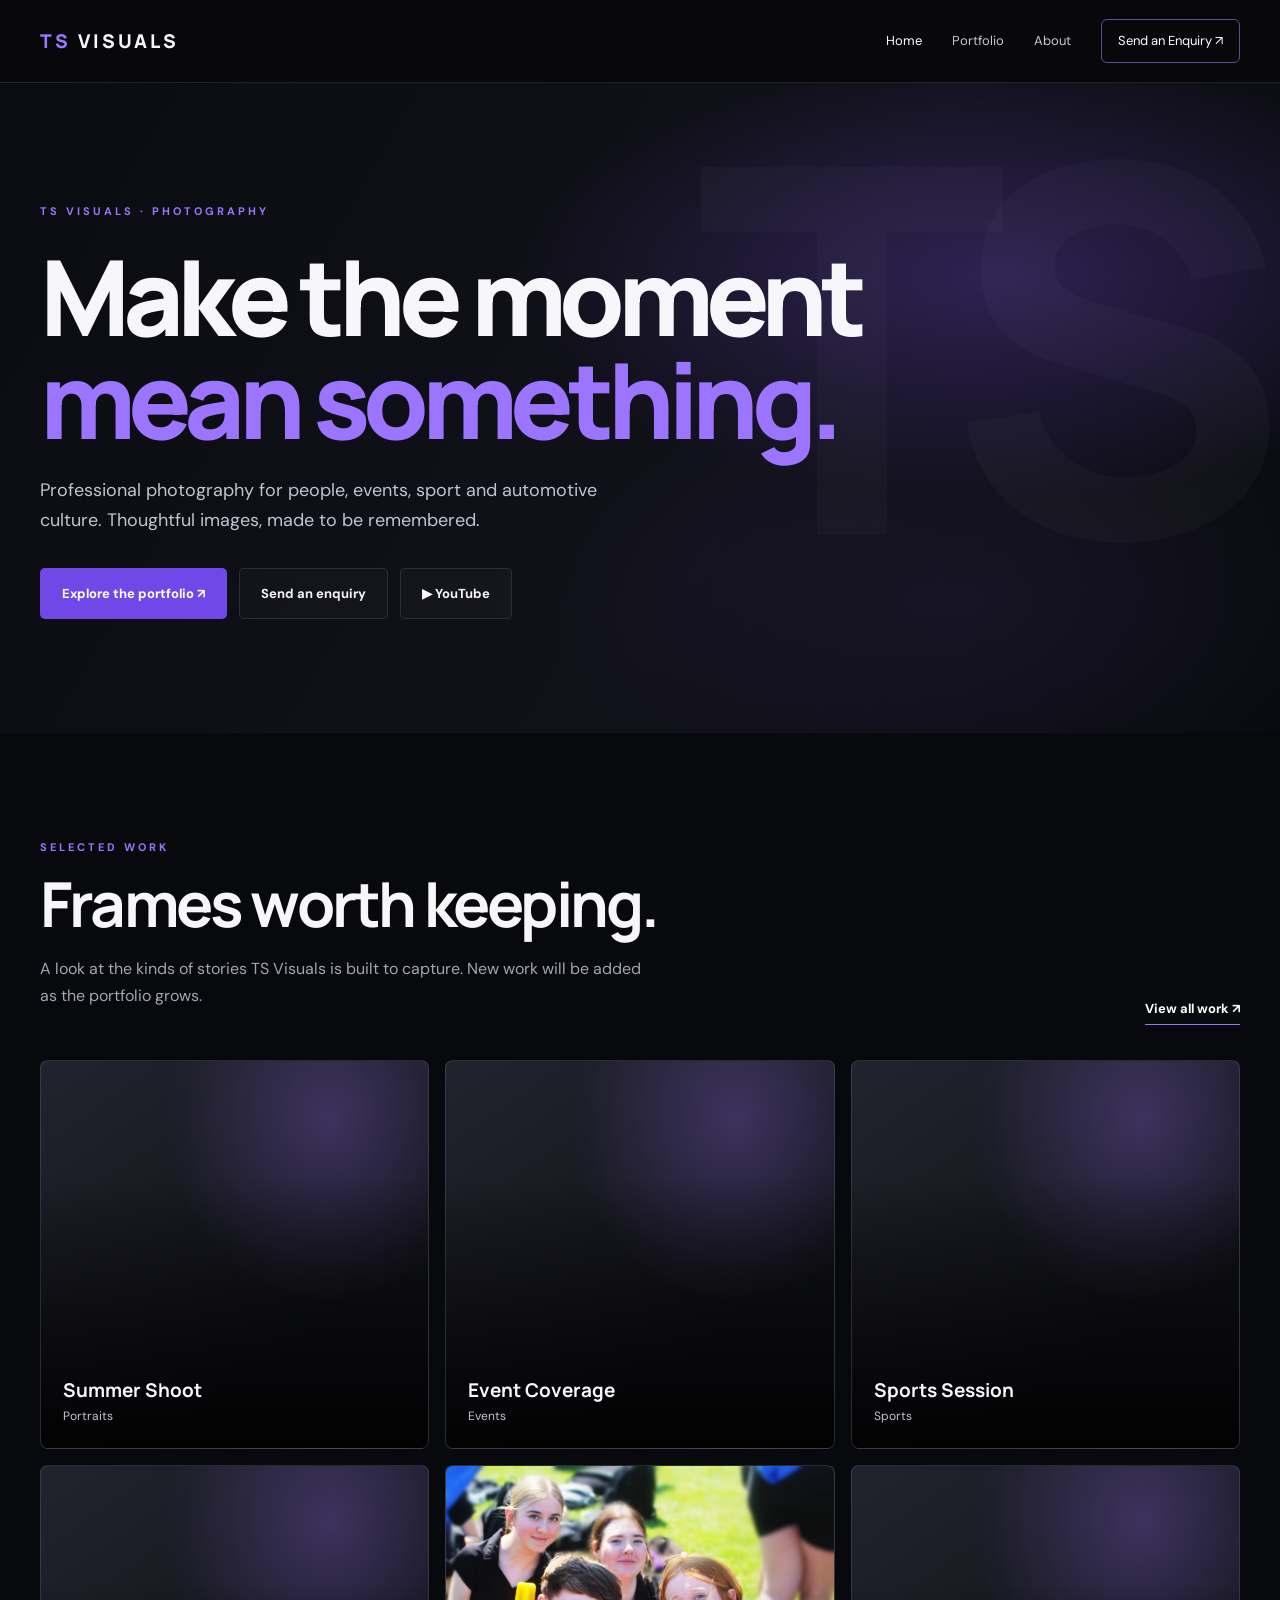
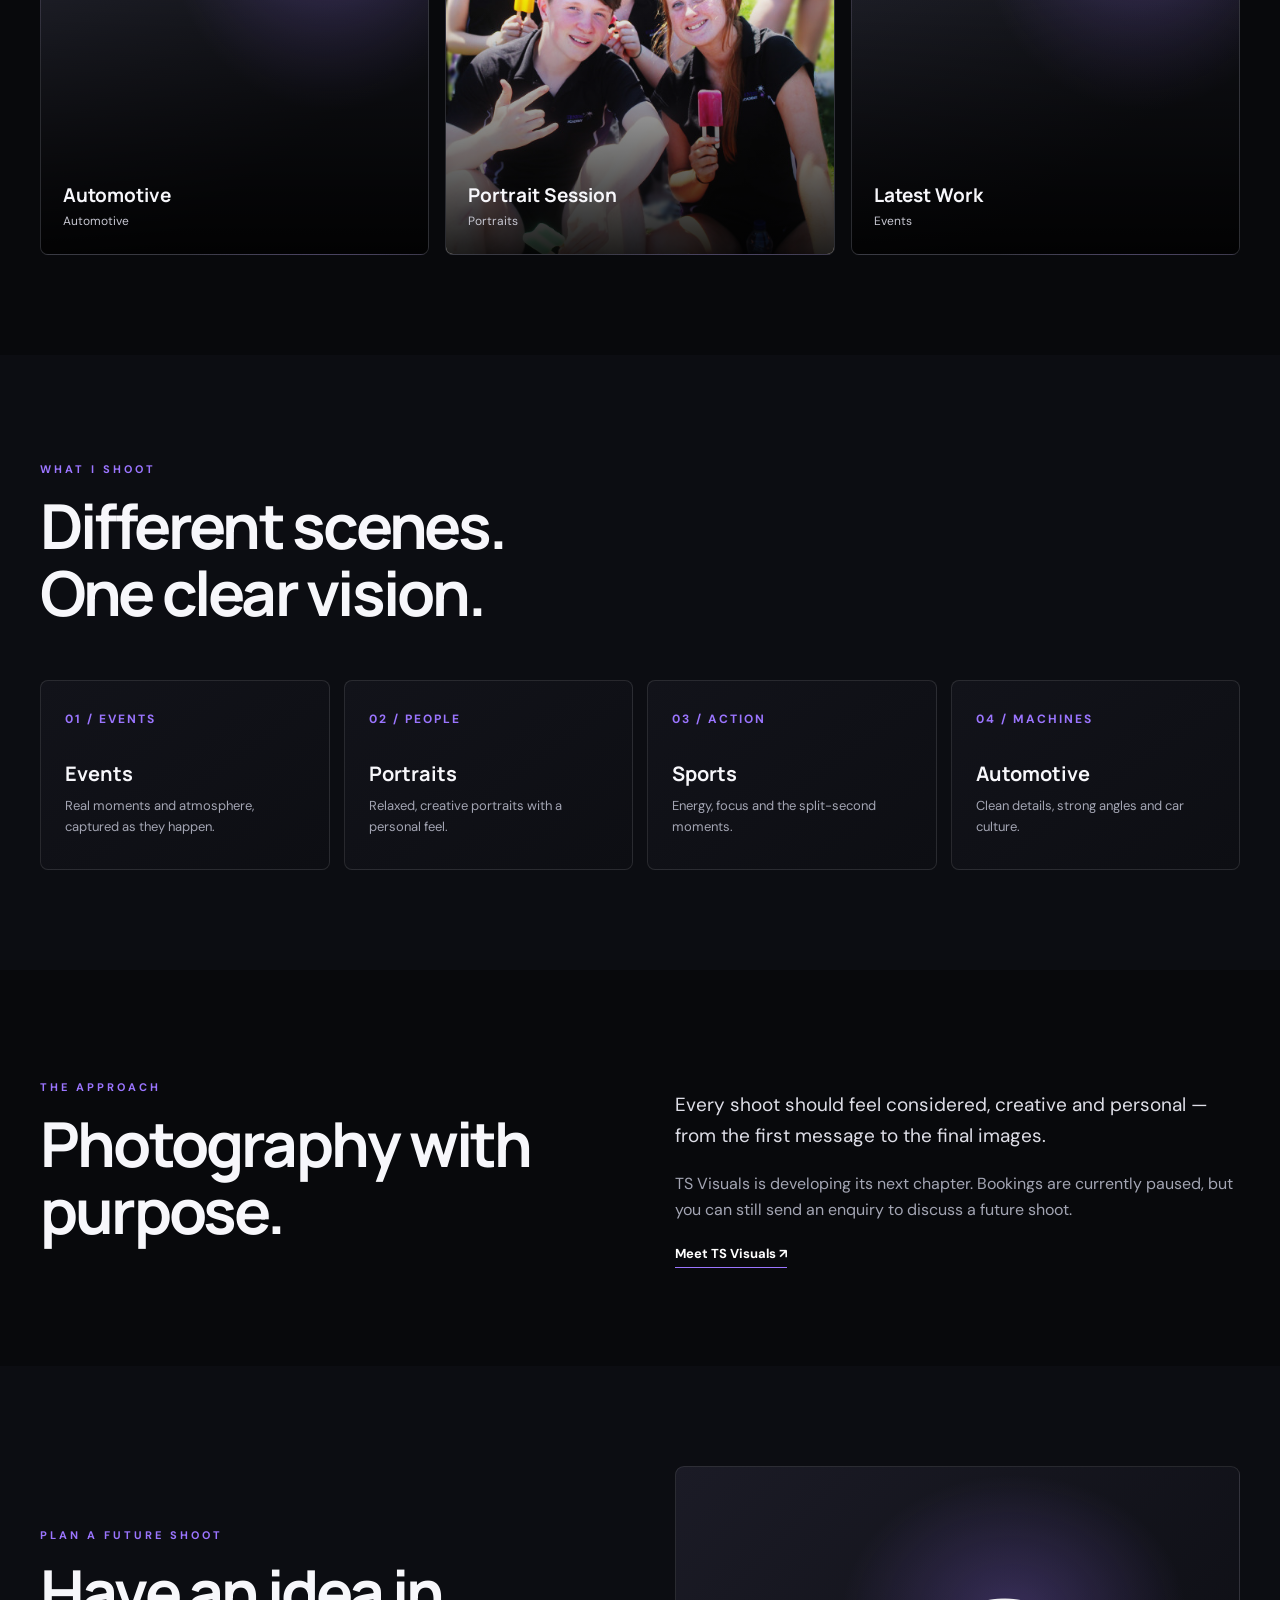
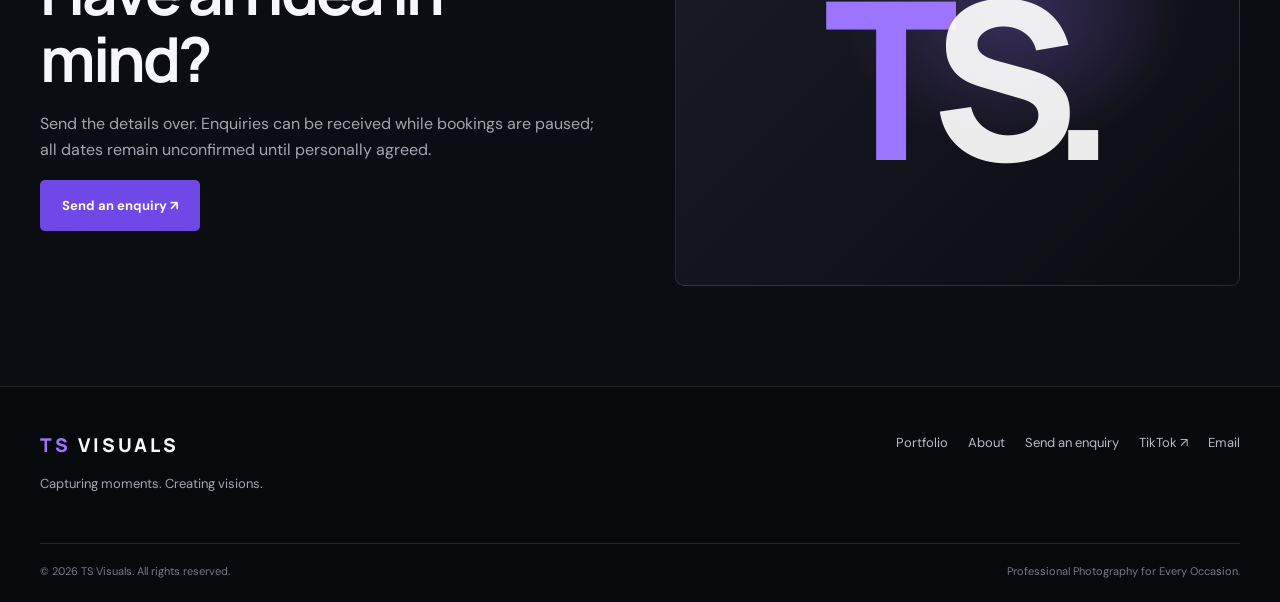
==== commit 1e0495bc: "Add YouTube link to hero section Added a YouTube link to the hero section for better engagement." ====
--- a/index.html
+++ b/index.html
@@ -1 +1,190 @@
-<!DOCTYPE html><html lang="en"><head><meta charset="UTF-8"><meta name="viewport" content="width=device-width,initial-scale=1"><title>TS Visuals | Photography</title><meta name="description" content="TS Visuals photography — capturing moments and creating visions."><link rel="stylesheet" href="style.css"></head><body data-page="home"><div id="site-header"></div><main><section class="hero"><div class="container hero-content"><span class="eyebrow">TS VISUALS · PHOTOGRAPHY</span><h1>Make the moment<br><span>mean something.</span></h1><p>Professional photography for people, events, sport and automotive culture. Thoughtful images, made to be remembered.</p><div class="hero-actions"><a class="btn btn-primary" href="portfolio.html">Explore the portfolio ↗</a><a class="btn btn-secondary" href="book.html">Send an enquiry</a></div></div></section><section class="section"><div class="container"><div class="section-head"><div><span class="eyebrow">SELECTED WORK</span><h2>Frames worth keeping.</h2><p class="section-intro">A look at the kinds of stories TS Visuals is built to capture. New work will be added as the portfolio grows.</p></div><a class="text-link" href="portfolio.html">View all work ↗</a></div><div class="portfolio-grid" data-portfolio data-limit="6"></div></div></section><section class="section alt"><div class="container"><div class="section-head"><div><span class="eyebrow">WHAT I SHOOT</span><h2>Different scenes.<br>One clear vision.</h2></div></div><div class="service-grid"><article class="service-card"><span class="num">01 / EVENTS</span><h3>Events</h3><p>Real moments and atmosphere, captured as they happen.</p></article><article class="service-card"><span class="num">02 / PEOPLE</span><h3>Portraits</h3><p>Relaxed, creative portraits with a personal feel.</p></article><article class="service-card"><span class="num">03 / ACTION</span><h3>Sports</h3><p>Energy, focus and the split-second moments.</p></article><article class="service-card"><span class="num">04 / MACHINES</span><h3>Automotive</h3><p>Clean details, strong angles and car culture.</p></article></div></div></section><section class="section"><div class="container split"><div><span class="eyebrow">THE APPROACH</span><h2>Photography with purpose.</h2></div><div><p class="lead">Every shoot should feel considered, creative and personal — from the first message to the final images.</p><p class="muted">TS Visuals is developing its next chapter. Bookings are currently paused, but you can still send an enquiry to discuss a future shoot.</p><a class="text-link" href="about.html">Meet TS Visuals ↗</a></div></div></section><section class="section alt"><div class="container split"><div><span class="eyebrow">PLAN A FUTURE SHOOT</span><h2>Have an idea in mind?</h2><p class="muted">Send the details over. Enquiries can be received while bookings are paused; all dates remain unconfirmed until personally agreed.</p><a class="btn btn-primary" href="book.html">Send an enquiry ↗</a></div><div class="visual-panel"><div class="visual-mark"><span>T</span>S.</div></div></div></section></main><div id="site-footer"></div><script src="script.js"></script></body></html>
+ <!DOCTYPE html>
+<html lang="en">
+<head>
+<meta charset="UTF-8">
+<meta name="viewport" content="width=device-width,initial-scale=1">
+<title>TS Visuals | Photography</title>
+<meta name="description" content="TS Visuals photography — capturing moments and creating visions.">
+<link rel="stylesheet" href="style.css">
+</head>
+
+<body data-page="home">
+
+<div id="site-header"></div>
+
+<main>
+
+<section class="hero">
+<div class="container hero-content">
+
+<span class="eyebrow">TS VISUALS · PHOTOGRAPHY</span>
+
+<h1>Make the moment<br><span>mean something.</span></h1>
+
+<p>
+Professional photography for people, events, sport and automotive culture.
+Thoughtful images, made to be remembered.
+</p>
+
+<div class="hero-actions">
+
+<a class="btn btn-primary" href="portfolio.html">
+Explore the portfolio ↗
+</a>
+
+<a class="btn btn-secondary" href="book.html">
+Send an enquiry
+</a>
+
+<!-- YouTube -->
+<a class="btn btn-secondary"
+   href="https://www.youtube.com/@TSVisuals-uk"
+   target="_blank"
+   rel="noopener noreferrer">
+▶ YouTube
+</a>
+
+</div>
+</div>
+</section>
+
+
+<section class="section">
+<div class="container">
+
+<div class="section-head">
+
+<div>
+<span class="eyebrow">SELECTED WORK</span>
+
+<h2>Frames worth keeping.</h2>
+
+<p class="section-intro">
+A look at the kinds of stories TS Visuals is built to capture.
+New work will be added as the portfolio grows.
+</p>
+</div>
+
+<a class="text-link" href="portfolio.html">
+View all work ↗
+</a>
+
+</div>
+
+<div class="portfolio-grid" data-portfolio data-limit="6"></div>
+
+</div>
+</section>
+
+
+<section class="section alt">
+<div class="container">
+
+<div class="section-head">
+
+<div>
+<span class="eyebrow">WHAT I SHOOT</span>
+
+<h2>Different scenes.<br>One clear vision.</h2>
+
+</div>
+</div>
+
+
+<div class="service-grid">
+
+<article class="service-card">
+<span class="num">01 / EVENTS</span>
+<h3>Events</h3>
+<p>Real moments and atmosphere, captured as they happen.</p>
+</article>
+
+<article class="service-card">
+<span class="num">02 / PEOPLE</span>
+<h3>Portraits</h3>
+<p>Relaxed, creative portraits with a personal feel.</p>
+</article>
+
+<article class="service-card">
+<span class="num">03 / ACTION</span>
+<h3>Sports</h3>
+<p>Energy, focus and the split-second moments.</p>
+</article>
+
+<article class="service-card">
+<span class="num">04 / MACHINES</span>
+<h3>Automotive</h3>
+<p>Clean details, strong angles and car culture.</p>
+</article>
+
+</div>
+</div>
+</section>
+
+
+<section class="section">
+<div class="container split">
+
+<div>
+<span class="eyebrow">THE APPROACH</span>
+<h2>Photography with purpose.</h2>
+</div>
+
+<div>
+
+<p class="lead">
+Every shoot should feel considered, creative and personal —
+from the first message to the final images.
+</p>
+
+<p class="muted">
+TS Visuals is developing its next chapter. Bookings are currently paused,
+but you can still send an enquiry to discuss a future shoot.
+</p>
+
+<a class="text-link" href="about.html">
+Meet TS Visuals ↗
+</a>
+
+</div>
+</div>
+</section>
+
+
+<section class="section alt">
+<div class="container split">
+
+<div>
+
+<span class="eyebrow">PLAN A FUTURE SHOOT</span>
+
+<h2>Have an idea in mind?</h2>
+
+<p class="muted">
+Send the details over. Enquiries can be received while bookings are paused;
+all dates remain unconfirmed until personally agreed.
+</p>
+
+<a class="btn btn-primary" href="book.html">
+Send an enquiry ↗
+</a>
+
+</div>
+
+<div class="visual-panel">
+<div class="visual-mark">
+<span>T</span>S.
+</div>
+</div>
+
+</div>
+</section>
+
+</main>
+
+<div id="site-footer"></div>
+
+<script src="script.js"></script>
+
+</body>
+</html>
